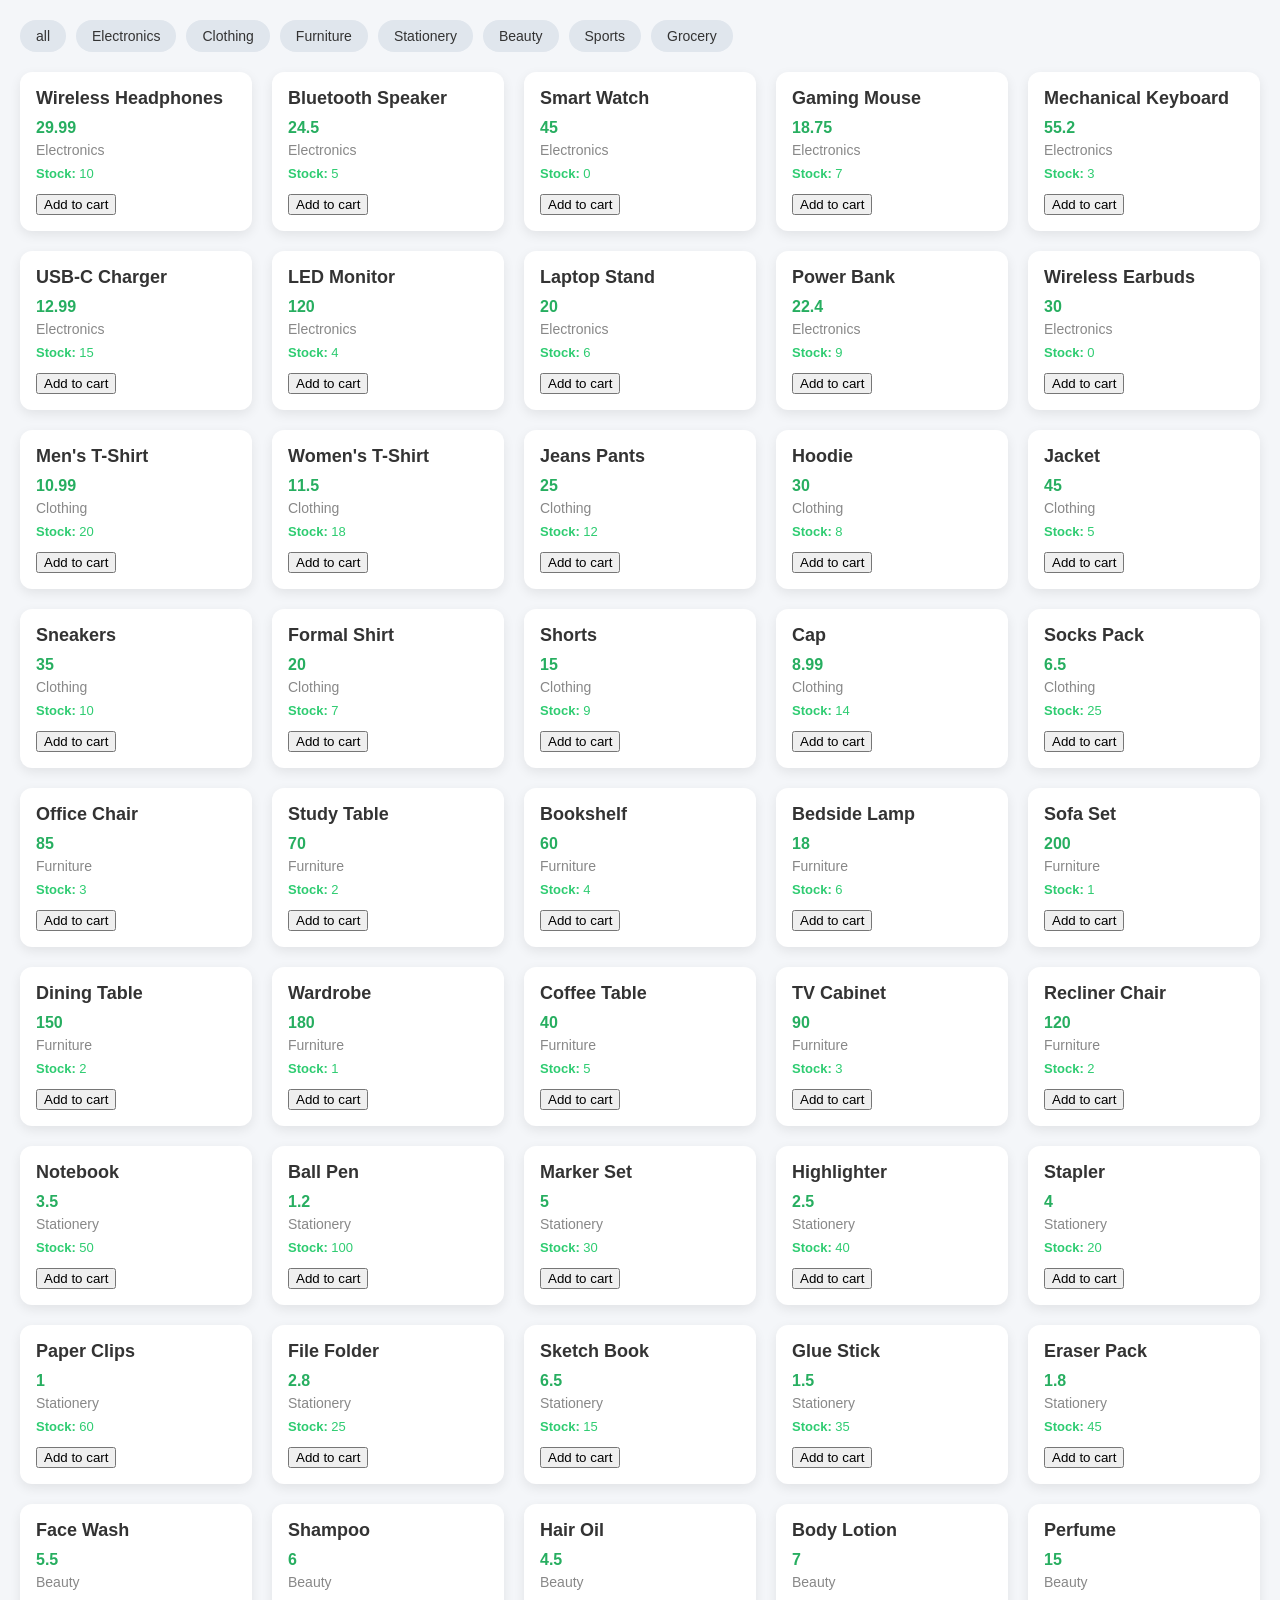
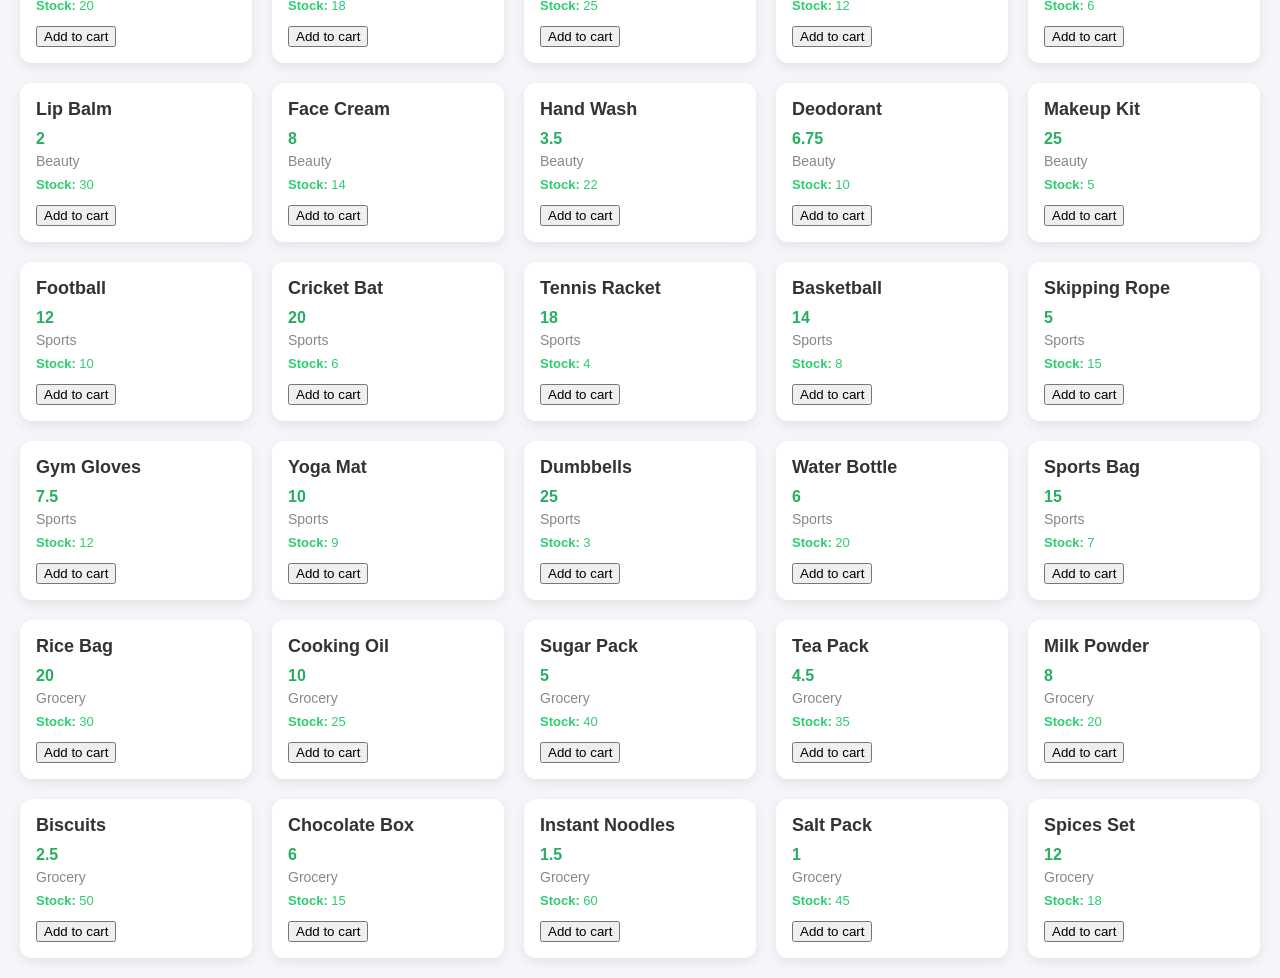
==== index.html @ 5c44269b "project is completed" ====
<!DOCTYPE html>
<html lang="en">
<head>
    <meta charset="UTF-8">
    <meta name="viewport" content="width=device-width, initial-scale=1.0">
    <title>E-Commerce</title>
    <link rel="stylesheet" href="./style.css">
</head>
<body>
    <nav class="btns"></nav>
    
    <div class="product">
        
    </div>
    


    <script src="./app.js"></script>
</body>
</html>
---- style.css ----
body {
  font-family: 'Segoe UI', sans-serif;
  background: #f4f6f9;
  margin: 0;
  padding: 20px;
}

/* Container */
.product {
  display: grid;
  grid-template-columns: repeat(auto-fill, minmax(220px, 1fr));
  gap: 20px;
}

/* Card */
.product div {
  background: #fff;
  border-radius: 12px;
  padding: 16px;
  box-shadow: 0 4px 12px rgba(0,0,0,0.08);
  transition: 0.3s ease;
  cursor: pointer;
}

.product div:hover {
  transform: translateY(-6px);
  box-shadow: 0 8px 20px rgba(0,0,0,0.15);
}

/* Title */
.product h1 {
  font-size: 18px;
  margin: 0 0 10px;
  color: #333;
}

/* Price */
.product p:nth-child(2) {
  color: #27ae60;
  font-weight: bold;
  margin: 5px 0;
}

/* Category */
.product p:nth-child(3) {
  font-size: 14px;
  color: #888;
  margin: 5px 0;
}

/* Stock */
.product p:nth-child(4) {
  font-size: 13px;
  margin-top: 8px;
}

/* Stock colors */
.product p:nth-child(4)::before {
  content: "Stock: ";
  font-weight: bold;
}

.product p:nth-child(4) {
  color: #2ecc71;
}

.product div:has(p:nth-child(4):contains("0")) p:nth-child(4) {
  color: red;
}

/* Button container */
.btns {
  display: flex;
  flex-wrap: wrap;
  gap: 10px;
  margin-bottom: 20px;
}

/* Buttons */
.btns button {
  padding: 8px 16px;
  border: none;
  border-radius: 20px;
  background: #e0e6ed;
  color: #333;
  font-size: 14px;
  cursor: pointer;
  transition: all 0.25s ease;
}

/* Hover effect */
.btns button:hover {
  background: #4f46e5;
  color: #fff;
  transform: translateY(-2px);
}

/* Active button (important for filtering) */
.btns button.active {
  background: #4f46e5;
  color: #fff;
  font-weight: 500;
  box-shadow: 0 4px 10px rgba(79, 70, 229, 0.3);
}
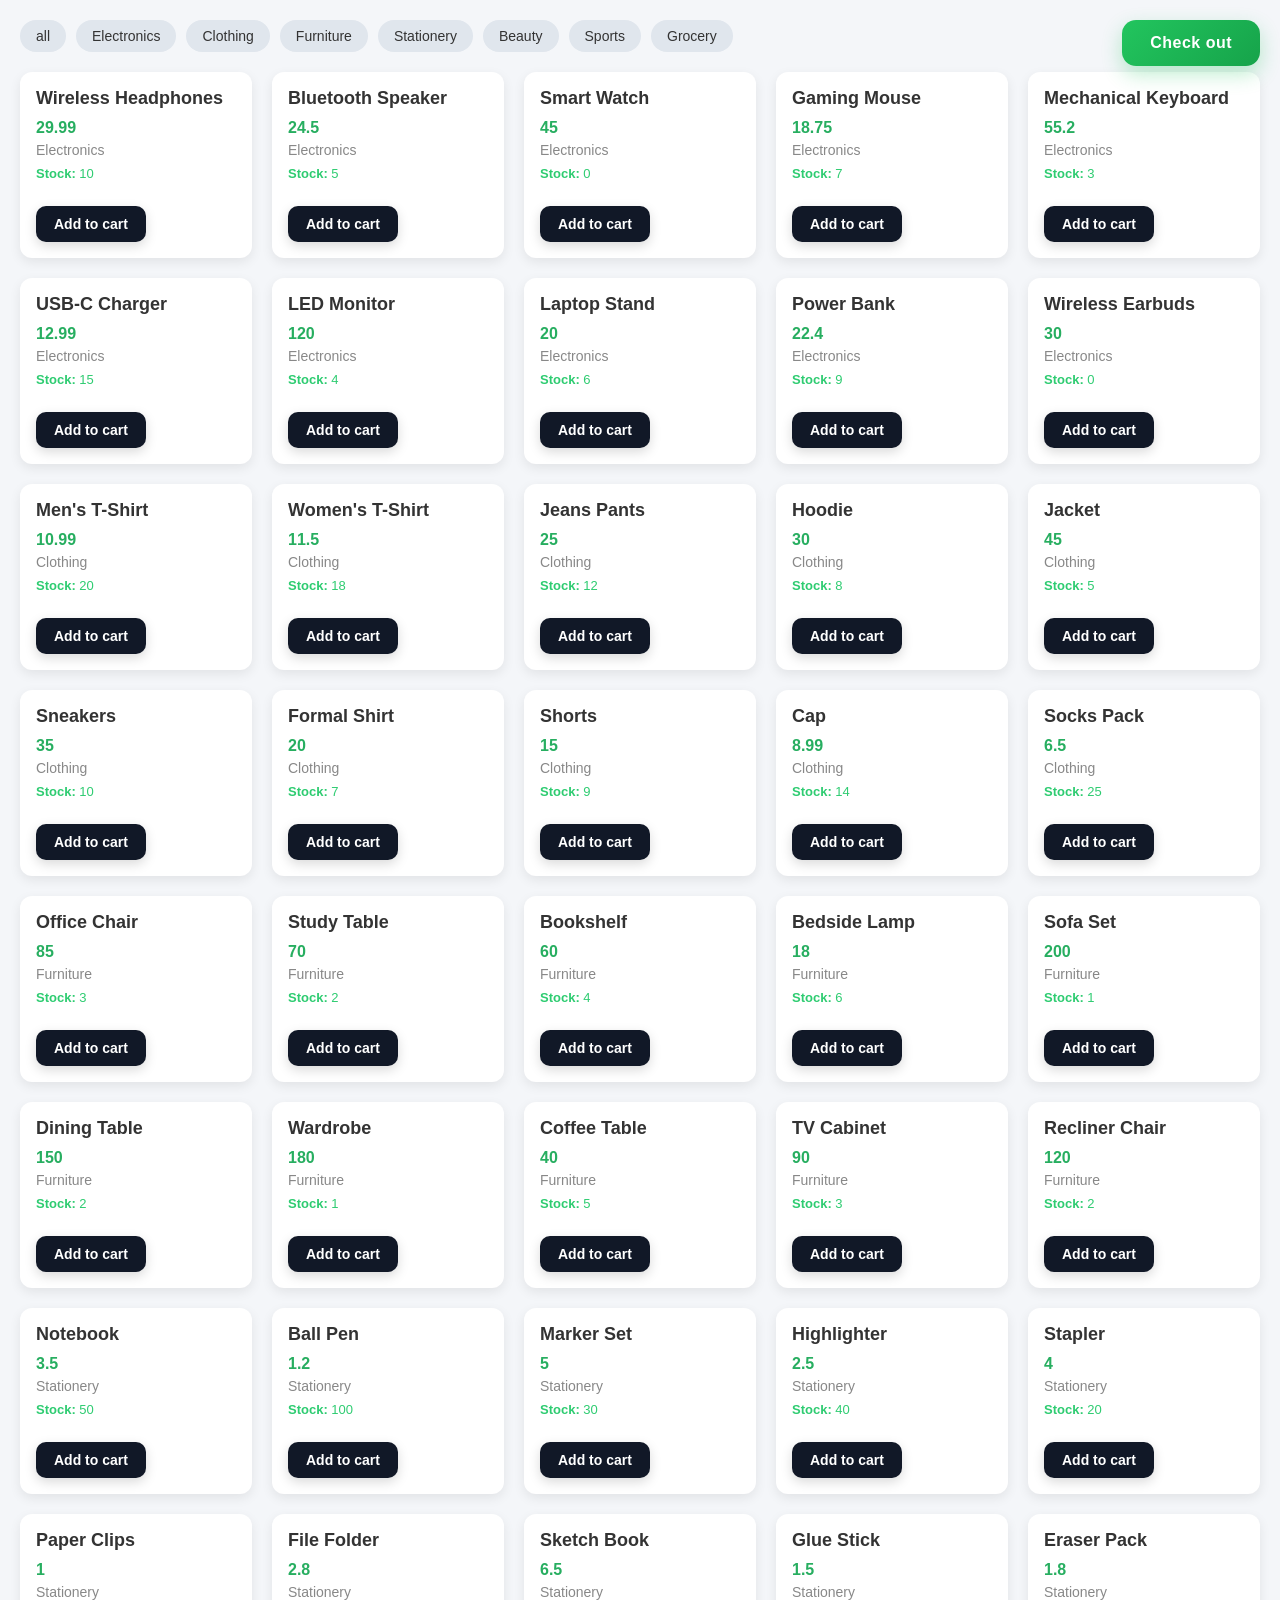
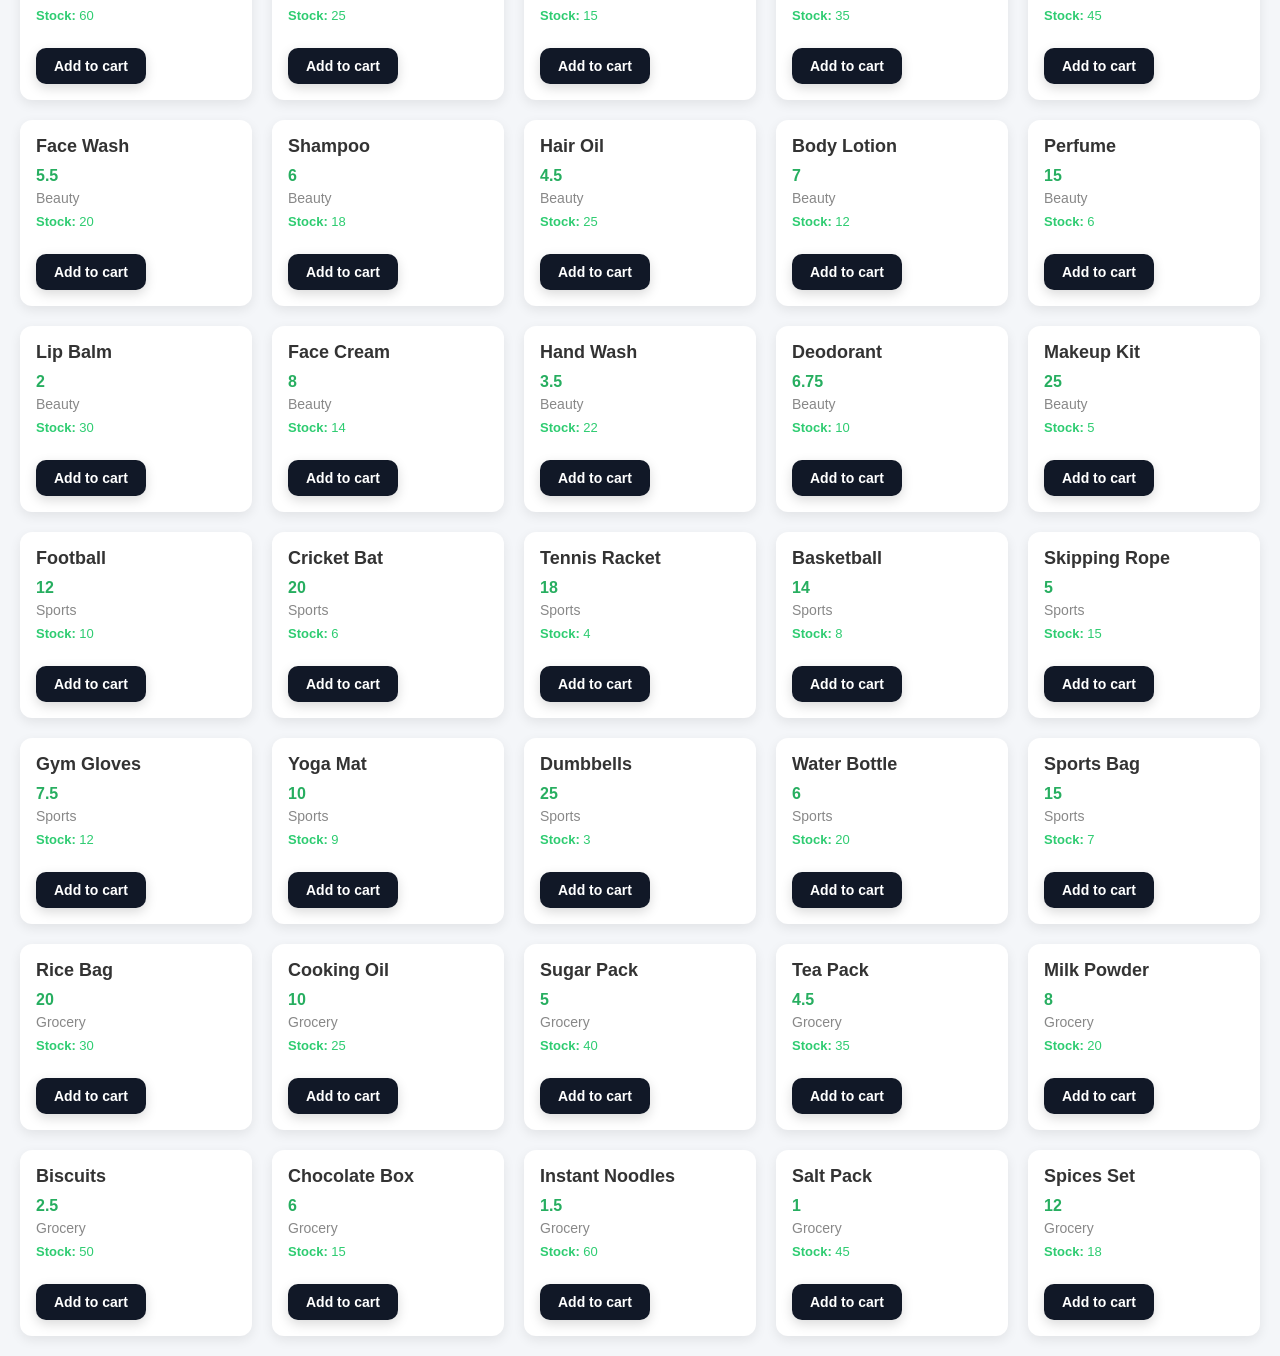
==== commit 16666c9d: "add to cart is half done" ====
--- a/index.html
+++ b/index.html
@@ -7,6 +7,8 @@
     <link rel="stylesheet" href="./style.css">
 </head>
 <body>
+
+    <button class="cart">Check out</button>
     <nav class="btns"></nav>
     
     <div class="product">
--- a/style.css
+++ b/style.css
@@ -87,7 +87,59 @@
   cursor: pointer;
   transition: all 0.25s ease;
 }
+/* Checkout Button */
+.cart{
+    position: fixed;
+    top: 20px;
+    right: 20px;
+    padding: 14px 28px;
+    border: none;
+    border-radius: 14px;
+    background: linear-gradient(135deg, #22c55e, #16a34a);
+    color: white;
+    font-size: 16px;
+    font-weight: 700;
+    letter-spacing: 0.5px;
+    cursor: pointer;
+    box-shadow: 0 8px 20px rgba(34, 197, 94, 0.3);
+    transition: all 0.3s ease;
+}
 
+.cart:hover{
+    transform: translateY(-3px) scale(1.03);
+    box-shadow: 0 12px 25px rgba(34, 197, 94, 0.45);
+    background: linear-gradient(135deg, #16a34a, #15803d);
+}
+
+.cart:active{
+    transform: scale(0.96);
+}
+
+
+/* Add To Cart Button */
+.cart-button{
+    margin-top: 12px;
+    padding: 10px 18px;
+    border: none;
+    border-radius: 10px;
+    background: #111827;
+    color: white;
+    font-size: 14px;
+    font-weight: 600;
+    cursor: pointer;
+    transition: all 0.25s ease;
+    box-shadow: 0 4px 12px rgba(0,0,0,0.15);
+}
+
+.cart-button:hover{
+    background: #22c55e;
+    transform: translateY(-2px);
+    box-shadow: 0 8px 18px rgba(34, 197, 94, 0.35);
+}
+
+.cart-button:active{
+    transform: scale(0.95);
+}
 /* Hover effect */
 .btns button:hover {
   background: #4f46e5;
